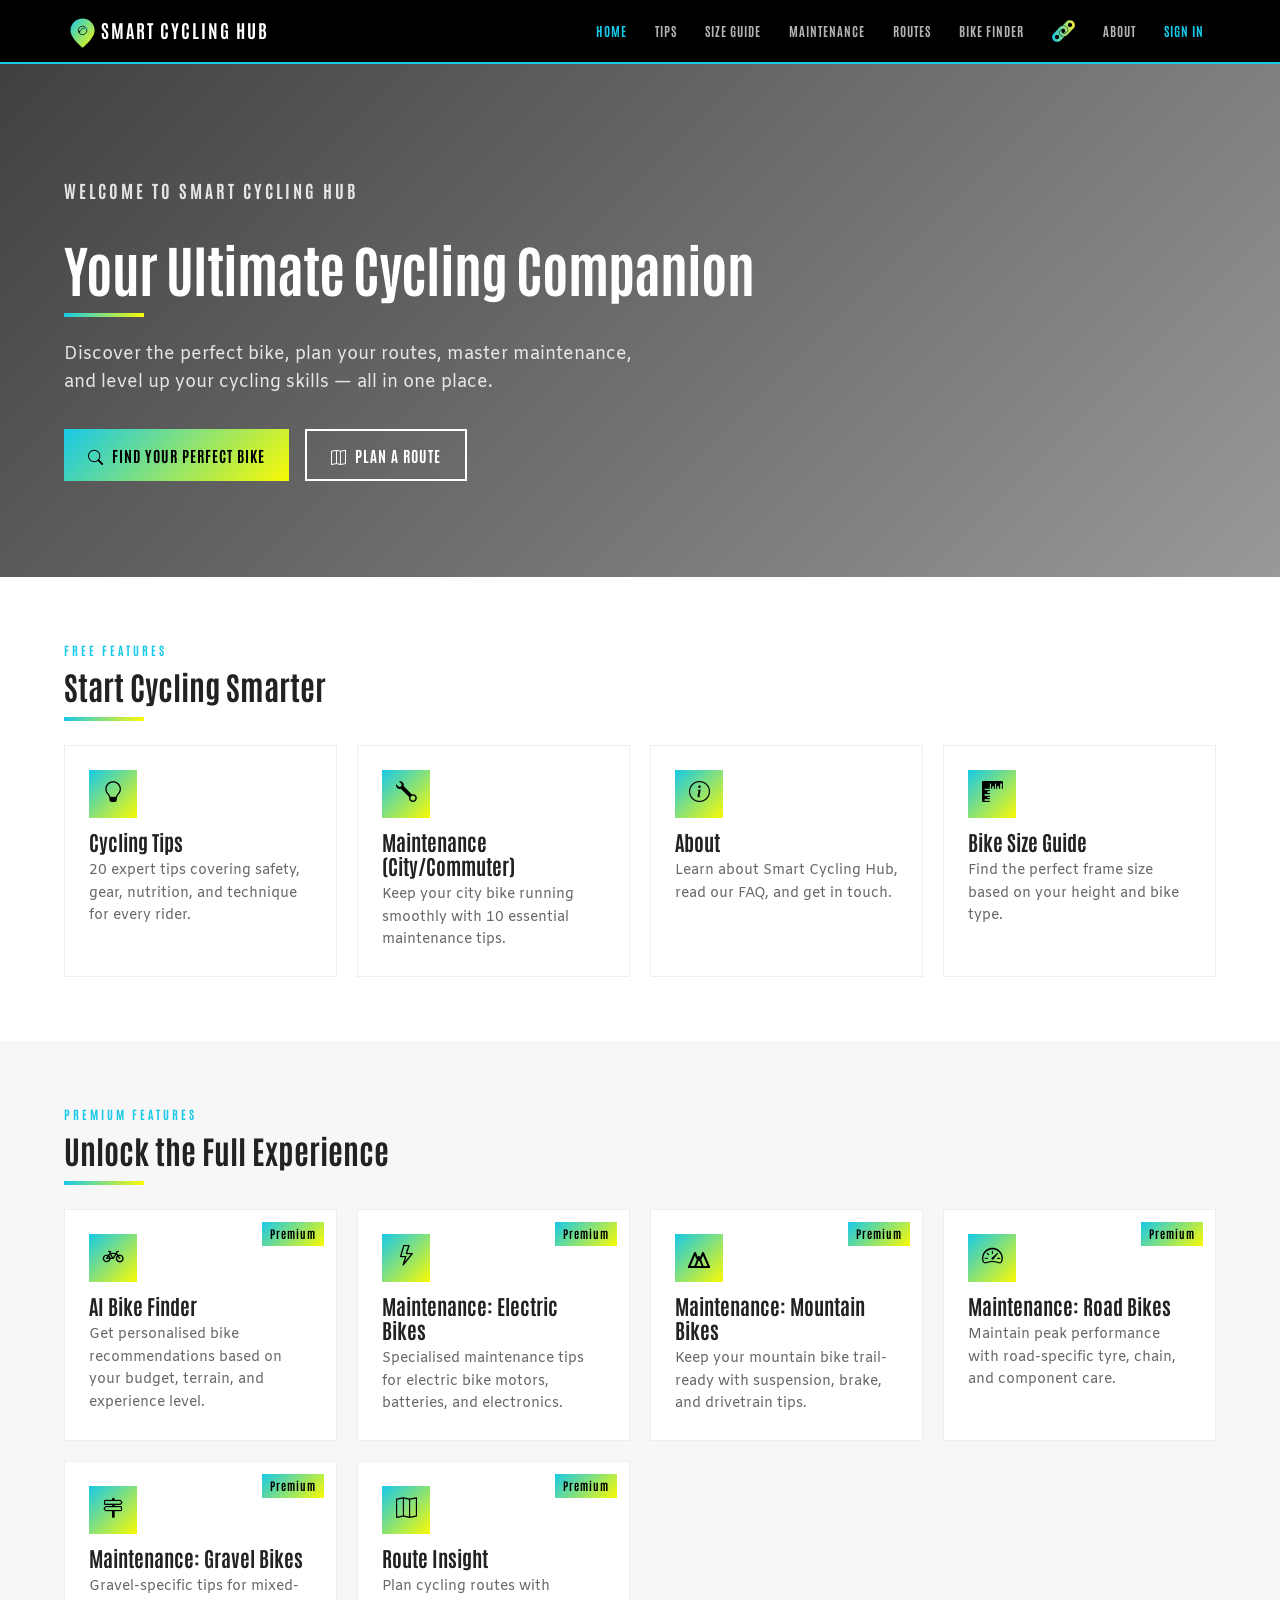
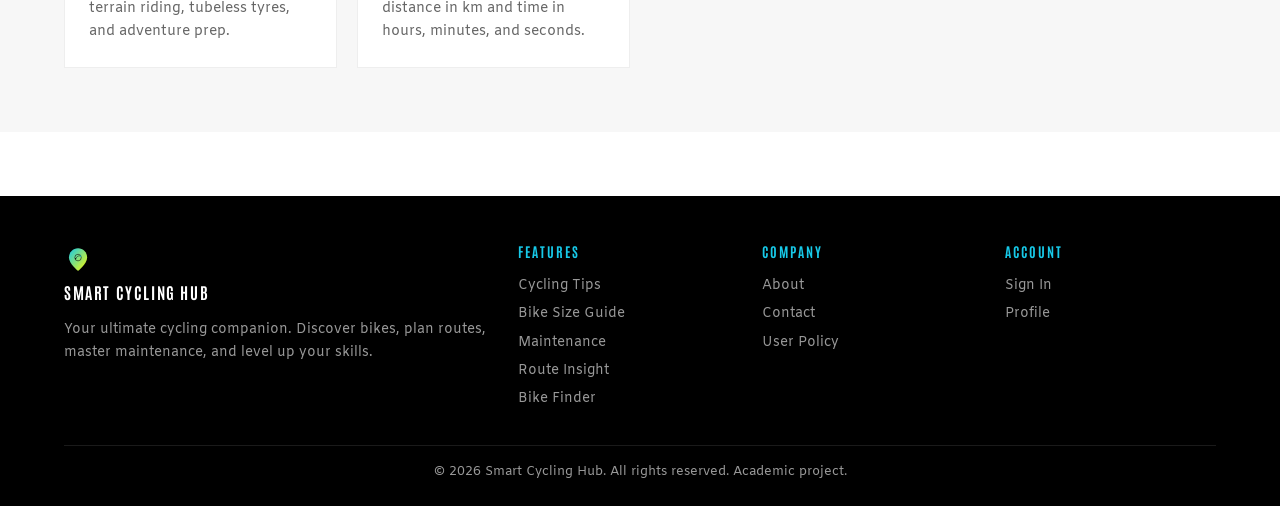
==== index.html @ a292ba19 "Add files via upload Initial site upload" ====
<!doctype html>
<html lang="en">
  <head>
    <meta charset="UTF-8" />
    <meta name="viewport" content="width=device-width, initial-scale=1.0" />
    <title>Smart Cycling Hub</title>
    <link rel="icon" type="image/svg+xml" href="logo.svg" />
    <link rel="preconnect" href="https://fonts.googleapis.com" />
    <link rel="preconnect" href="https://fonts.gstatic.com" crossorigin />
    <link
      href="https://fonts.googleapis.com/css2?family=Amiko:wght@400;600;700&family=Antonio:wght@400;700&display=swap"
      rel="stylesheet"
    />
    <link
      rel="stylesheet"
      href="https://cdn.jsdelivr.net/npm/bootstrap-icons@1.11.3/font/bootstrap-icons.min.css"
    />
    <link rel="stylesheet" href="style.css?v=9" />
  </head>
  <body>
    <a href="#main-content" class="skip-link">Skip to main content</a>
    <!-- Header -->
    <header>
      <div class="header-inner">
        <a href="index.html" class="logo">
          <img src="logo.svg" alt="Smart Cycling Hub" />
          <span>Smart Cycling Hub</span>
        </a>
        <nav class="desktop-nav">
          <a href="index.html" class="active">Home</a>
          <a href="cycling-tips.html">Tips</a>
          <a href="bike-size-guide.html">Size Guide</a>
          <a href="maintenance.html">Maintenance</a>
          <a
            href="route-insight.html"
            onclick="return requirePaid('route-insight.html');"
            >Routes</a
          >
          <a
            href="bike-finder.html"
            onclick="return requirePaid('bike-finder.html');"
            >Bike Finder</a
          >
                    <a
            href="chain-reaction.html"
            onclick="return requirePaid('chain-reaction.html');"
            ><img src="LogoCR.svg" alt="Chain Reaction" style="height: 22px; vertical-align: middle;"
          /></a>
          <a href="about.html">About</a>
          <a
            href="profile.html"
            class="auth-link show-signed-in" aria-label="Profile" title="Profile"
            ><i class="bi bi-person-circle" aria-hidden="true"></i
          ></a>
          <a href="signin.html" class="auth-link show-signed-out nav-signin"
            >Sign In</a
          >
          <button
            onclick="handleSignOut()"
            class="auth-link show-signed-in nav-signout"
          >
            Sign Out
          </button>
        </nav>
        <button class="mobile-toggle" onclick="toggleMobile()" aria-label="Open navigation menu" aria-expanded="false">
          <i class="bi bi-list" aria-hidden="true"></i>
        </button>
      </div>
      <div class="mobile-menu" id="mobileMenu">
        <a href="index.html">Home</a>
        <a href="cycling-tips.html">Cycling Tips</a>
        <a href="bike-size-guide.html">Bike Size Guide</a>
        <a href="maintenance.html">Maintenance</a>
        <a
          href="route-insight.html"
          onclick="return requirePaid('route-insight.html');"
          >Route Insight</a
        >
        <a
          href="bike-finder.html"
          onclick="return requirePaid('bike-finder.html');"
          >Bike Finder</a
        >
                <a
          href="chain-reaction.html"
          onclick="return requirePaid('chain-reaction.html');"
          >Chain Reaction</a
        >
        <a href="about.html">About</a>
        <a href="policy.html">User Policy</a>
        <a href="profile.html" class="auth-link show-signed-in">Profile</a>
        <a href="signin.html" class="auth-link show-signed-out">Sign In</a>
        <button onclick="handleSignOut()" class="auth-link show-signed-in">
          Sign Out
        </button>
      </div>
    </header>

    <main id="main-content">

    <!-- Hero -->
    <section
      class="hero"
      style="
        background-image: url(&quot;https://images.unsplash.com/photo-1541625602330-2277a4c46182?w=1400&q=80&quot;);
      "
    >
      <div class="container">
        <p class="section-label">Welcome to Smart Cycling Hub</p>
        <h1>Your Ultimate Cycling Companion</h1>
        <div class="stripe-bar"></div>
        <p>
          Discover the perfect bike, plan your routes, master maintenance, and
          level up your cycling skills — all in one place.
        </p>
        <div class="hero-buttons">
          <a
            href="bike-finder.html"
            class="btn btn-gradient"
            onclick="return requirePaid('bike-finder.html');"
            ><i class="bi bi-search"></i> Find Your Perfect Bike</a
          >
          <a
            href="route-insight.html"
            class="btn btn-outline"
            onclick="return requirePaid('route-insight.html');"
            ><i class="bi bi-map"></i> Plan a Route</a
          >
        </div>
      </div>
    </section>

    <!-- Upgrade Banner (for signed-in free users) -->
    <div class="upgrade-banner" id="upgradeBanner" style="display: none">
      <div class="container">
        <div class="upgrade-banner-inner">
          <p>
            <strong>Unlock all features</strong> — Subscribe for
            <strong>&euro;10/month</strong> or start a
            <strong>7-day free trial</strong>.
          </p>
          <button class="btn btn-gradient btn-sm" onclick="openModal()">
            Upgrade Now
          </button>
        </div>
      </div>
    </div>

    <!-- Free Features -->
    <section class="section">
      <div class="container">
        <p class="section-label">Free Features</p>
        <h2>Start Cycling Smarter</h2>
        <div class="stripe-bar"></div>
        <div class="features-grid">
          <a
            href="cycling-tips.html"
            class="feature-card"
            style="text-decoration: none; color: inherit"
          >
            <div class="feature-icon"><i class="bi bi-lightbulb"></i></div>
            <h3>Cycling Tips</h3>
            <p>
              20 expert tips covering safety, gear, nutrition, and technique for
              every rider.
            </p>
          </a>
          <a
            href="maintenance.html"
            class="feature-card"
            style="text-decoration: none; color: inherit"
          >
            <div class="feature-icon"><i class="bi bi-wrench"></i></div>
            <h3>Maintenance (City/Commuter)</h3>
            <p>
              Keep your city bike running smoothly with 10 essential maintenance
              tips.
            </p>
          </a>

          <a
            href="about.html"
            class="feature-card"
            style="text-decoration: none; color: inherit"
          >
            <div class="feature-icon"><i class="bi bi-info-circle"></i></div>
            <h3>About</h3>
            <p>
              Learn about Smart Cycling Hub, read our FAQ, and get in touch.
            </p>
          </a>
          <a
            href="bike-size-guide.html"
            class="feature-card"
            style="text-decoration: none; color: inherit"
          >
            <div class="feature-icon"><i class="bi bi-rulers"></i></div>
            <h3>Bike Size Guide</h3>
            <p>
              Find the perfect frame size based on your height and bike type.
            </p>
          </a>
        </div>
      </div>
    </section>

    <!-- Paid Features -->
    <section class="section section-alt">
      <div class="container">
        <p class="section-label">Premium Features</p>
        <h2>Unlock the Full Experience</h2>
        <div class="stripe-bar"></div>
        <div class="features-grid">
          <div
            class="feature-card"
            onclick="requirePaid('bike-finder.html')"
            onkeydown="if(event.key==='Enter'||event.key===' '){event.preventDefault();requirePaid('bike-finder.html')}"
            tabindex="0"
            role="link"
            style="cursor: pointer"
          >
            <span class="premium-badge">Premium</span>
            <div class="feature-icon"><i class="bi bi-bicycle"></i></div>
            <h3>AI Bike Finder</h3>
            <p>
              Get personalised bike recommendations based on your budget,
              terrain, and experience level.
            </p>
          </div>
          <div
            class="feature-card"
            onclick="requirePaid('maintenance.html?tab=electric')"
            onkeydown="if(event.key==='Enter'||event.key===' '){event.preventDefault();requirePaid('maintenance.html?tab=electric')}"
            tabindex="0"
            role="link"
            style="cursor: pointer"
          >
            <span class="premium-badge">Premium</span>
            <div class="feature-icon"><i class="bi bi-lightning"></i></div>
            <h3>Maintenance: Electric Bikes</h3>
            <p>
              Specialised maintenance tips for electric bike motors, batteries,
              and electronics.
            </p>
          </div>
          <div
            class="feature-card"
            onclick="requirePaid('maintenance.html?tab=mountain')"
            onkeydown="if(event.key==='Enter'||event.key===' '){event.preventDefault();requirePaid('maintenance.html?tab=mountain')}"
            tabindex="0"
            role="link"
            style="cursor: pointer"
          >
            <span class="premium-badge">Premium</span>
            <div class="feature-icon">
              <svg
                xmlns="http://www.w3.org/2000/svg"
                width="24"
                height="24"
                viewBox="0 0 24 24"
                fill="none"
                stroke="black"
                stroke-width="2"
                stroke-linecap="round"
                stroke-linejoin="round"
              >
                <path d="M8 21l4-10 4 10" />
                <path d="M2 21l6-14 3 7" />
                <path d="M22 21l-6-14-3 7" />
                <line x1="2" y1="21" x2="22" y2="21" />
              </svg>
            </div>
            <h3>Maintenance: Mountain Bikes</h3>
            <p>
              Keep your mountain bike trail-ready with suspension, brake, and
              drivetrain tips.
            </p>
          </div>
          <div
            class="feature-card"
            onclick="requirePaid('maintenance.html?tab=road')"
            onkeydown="if(event.key==='Enter'||event.key===' '){event.preventDefault();requirePaid('maintenance.html?tab=road')}"
            tabindex="0"
            role="link"
            style="cursor: pointer"
          >
            <span class="premium-badge">Premium</span>
            <div class="feature-icon"><i class="bi bi-speedometer2"></i></div>
            <h3>Maintenance: Road Bikes</h3>
            <p>
              Maintain peak performance with road-specific tyre, chain, and
              component care.
            </p>
          </div>
          <div
            class="feature-card"
            onclick="requirePaid('maintenance.html?tab=gravel')"
            onkeydown="if(event.key==='Enter'||event.key===' '){event.preventDefault();requirePaid('maintenance.html?tab=gravel')}"
            tabindex="0"
            role="link"
            style="cursor: pointer"
          >
            <span class="premium-badge">Premium</span>
            <div class="feature-icon"><i class="bi bi-signpost-2"></i></div>
            <h3>Maintenance: Gravel Bikes</h3>
            <p>
              Gravel-specific tips for mixed-terrain riding, tubeless tyres, and
              adventure prep.
            </p>
          </div>
          <div
            class="feature-card"
            onclick="requirePaid('route-insight.html')"
            onkeydown="if(event.key==='Enter'||event.key===' '){event.preventDefault();requirePaid('route-insight.html')}"
            tabindex="0"
            role="link"
            style="cursor: pointer"
          >
            <span class="premium-badge">Premium</span>
            <div class="feature-icon"><i class="bi bi-map"></i></div>
            <h3>Route Insight</h3>
            <p>
              Plan cycling routes with distance in km and time in hours,
              minutes, and seconds.
            </p>
          </div>
        </div>
      </div>
    </section>

    <!-- Subscription Modal -->
    <div class="modal-overlay" id="subModal">
      <div class="modal-box">
        <button class="modal-close" onclick="closeModal()" aria-label="Close dialog">&times;</button>
        <h2>Unlock Premium</h2>
        <div class="stripe-bar" style="margin: 0.5rem auto 1rem"></div>
        <p style="text-align: center; color: #666">
          Access AI Bike Finder, Route Insight, and all Maintenance Guides for
          every bike type.
        </p>
        <div class="plan-cards">
          <div class="plan-card">
            <h3>Monthly Plan</h3>
            <div class="price">&euro;10<span>/month</span></div>
            <p>Full access to all premium features. Cancel anytime.</p>
            <button
              class="btn btn-primary btn-sm"
              onclick="handleSubscribe()"
              style="width: 100%"
            >
              Subscribe Now
            </button>
          </div>
          <div class="plan-card">
            <h3>Free Trial</h3>
            <div class="price">7<span> days</span></div>
            <p>Try all premium features free for 7 days. No commitment.</p>
            <button
              class="btn btn-gradient btn-sm"
              id="trialBtn"
              onclick="handleStartTrial()"
              style="width: 100%"
            >
              Start Free Trial
            </button>
          </div>
        </div>
        <p class="modal-note">
          Cancel anytime &middot; One trial per email address
        </p>
      </div>
    </div>

    </main>

    <!-- Footer -->
    <footer>
      <div class="container">
        <div class="footer-grid">
          <div class="footer-brand">
            <img
              src="logo.svg"
              alt="Smart Cycling Hub"
              style="height: 28px"
            /><a href="#" style="text-decoration: none;"><span
              style="
                font-family: &quot;Antonio&quot;, sans-serif;
                font-weight: 700;
                font-size: 1rem;
                letter-spacing: 0.1em;
                color: #fff;
              "
              >SMART CYCLING HUB</span
            ></a>
            <p>
              Your ultimate cycling companion. Discover bikes, plan routes,
              master maintenance, and level up your skills.
            </p>
          </div>
          <div class="footer-col">
            <h4>Features</h4>
            <a href="cycling-tips.html">Cycling Tips</a>
            <a href="bike-size-guide.html">Bike Size Guide</a>
            <a href="maintenance.html">Maintenance</a>
            <a href="route-insight.html">Route Insight</a>
            <a href="bike-finder.html">Bike Finder</a>
          </div>
          <div class="footer-col">
            <h4>Company</h4>
            <a href="about.html">About</a>
            <a href="about.html#contact">Contact</a>
            <a href="policy.html">User Policy</a>
          </div>
          <div class="footer-col">
            <h4>Account</h4>
            <a href="signin.html">Sign In</a>
            <a href="profile.html">Profile</a>
          </div>
        </div>
        <div class="footer-bottom">
          &copy; 2026 Smart Cycling Hub. All rights reserved. Academic project.
        </div>
      </div>
    </footer>

    <script src="script.js?v=9"></script>
    <script>
      function pageInit() {
        // Show upgrade banner for signed-in free users
        if (auth.isAuthenticated && auth.subscription === "free") {
          document.getElementById("upgradeBanner").style.display = "";
        }
      }
    </script>
  </body>
</html>
---- style.css ----
/* ============================================================
   Smart Cycling Hub — style.css
   Multi-page static site — works with file:// and Live Server
   ============================================================ */

/* ---------- Reset & Base ---------- */
*, *::before, *::after { box-sizing: border-box; margin: 0; padding: 0; }
html { scroll-behavior: smooth; }
body {
  font-family: 'Amiko', sans-serif;
  color: #222;
  background: #fff;
  line-height: 1.6;
  -webkit-font-smoothing: antialiased;
}
a { color: #17C9E8; text-decoration: none; }
a:hover { text-decoration: underline; }
img { max-width: 100%; height: auto; display: block; }
h1, h2, h3, h4 { font-family: 'Antonio', sans-serif; font-weight: 700; line-height: 1.15; }
h1 { font-size: 3rem; letter-spacing: -1px; }
h2 { font-size: 2rem; margin-bottom: 0.5rem; }
h3 { font-size: 1.3rem; }
ul, ol { list-style: none; }

/* ---------- Container ---------- */
.container { max-width: 1200px; margin: 0 auto; padding: 0 1.5rem; }

/* ---------- Section Label ---------- */
.section-label {
  font-family: 'Antonio', sans-serif;
  font-size: 0.75rem;
  font-weight: 700;
  letter-spacing: 3px;
  text-transform: uppercase;
  color: #17C9E8;
  margin-bottom: 0.5rem;
}

/* ---------- Stripe Bar ---------- */
.stripe-bar {
  width: 80px; height: 4px;
  background: linear-gradient(90deg, #17C9E8, #FAFA05);
  margin: 0.75rem 0 1.5rem;
}

/* ---------- Buttons ---------- */
.btn {
  display: inline-flex; align-items: center; gap: 0.5rem;
  padding: 0.75rem 1.5rem;
  font-family: 'Antonio', sans-serif;
  font-size: 0.95rem; font-weight: 700;
  letter-spacing: 1px; text-transform: uppercase;
  border: none; cursor: pointer;
  transition: transform 0.2s, box-shadow 0.2s;
}
.btn:hover { transform: translateY(-2px); box-shadow: 0 6px 20px rgba(0,0,0,0.15); text-decoration: none; }
.btn-primary { background: #000; color: #fff; }
.btn-gradient { background: linear-gradient(135deg, #17C9E8, #FAFA05); color: #000; }
.btn-outline { background: transparent; color: #fff; border: 2px solid #fff; }
.btn-outline-dark { background: transparent; color: #000; border: 2px solid #000; }
.btn-sm { padding: 0.5rem 1rem; font-size: 0.85rem; }
.hidden { display: none !important; }

/* ---------- Header ---------- */
header {
  background: #000;
  position: sticky; top: 0; z-index: 1000;
  border-bottom: 2px solid #17C9E8;
}
.header-inner {
  display: flex; align-items: center; justify-content: space-between;
  padding: 0.75rem 1.5rem;
  max-width: 1200px; margin: 0 auto;
}
.logo { display: flex; align-items: center; gap: 0.25rem; text-decoration: none; }
.logo:hover { text-decoration: none; }
.logo img { height: 36px; width: auto; flex-shrink: 0; }
.logo span {
  font-family: 'Antonio', sans-serif;
  font-size: 1.15rem; font-weight: 700;
  color: #fff; letter-spacing: 2px; text-transform: uppercase;
  white-space: nowrap;
}

/* Desktop Nav */
.desktop-nav { display: flex; align-items: center; gap: 0.25rem; }
.desktop-nav a, .desktop-nav button {
  font-family: 'Antonio', sans-serif;
  font-size: 0.8rem; font-weight: 700;
  letter-spacing: 1px; text-transform: uppercase;
  color: rgba(255,255,255,0.7);
  padding: 0.5rem 0.75rem;
  background: none; border: none; cursor: pointer;
  transition: color 0.2s;
  text-decoration: none;
}
.desktop-nav a:hover, .desktop-nav button:hover,
.desktop-nav a.active { color: #17C9E8; text-decoration: none; }
.nav-signout { color: #FAFA05 !important; }
.nav-signin { color: #17C9E8 !important; }

/* ---- Header Nav Avatar ---- */
.nav-avatar {
  display: inline-flex;
  align-items: center;
  justify-content: center;
  width: 30px;
  height: 30px;
  border-radius: 50%;
  overflow: hidden;
  vertical-align: middle;
  flex-shrink: 0;
}
.nav-avatar img {
  width: 100%;
  height: 100%;
  object-fit: cover;
  display: block;
}
.nav-avatar-initial {
  display: flex;
  align-items: center;
  justify-content: center;
  width: 100%;
  height: 100%;
  background: linear-gradient(135deg, #17C9E8, #0fa0b8);
  color: #fff;
  font-family: 'Antonio', sans-serif;
  font-size: 0.85rem;
  font-weight: 700;
  line-height: 1;
  user-select: none;
}

/* ---- Profile Page Avatar ---- */
.profile-avatar-section {
  display: flex;
  flex-direction: column;
  align-items: center;
  margin-bottom: 1.5rem;
}
.profile-avatar-large {
  width: 110px;
  height: 110px;
  border-radius: 50%;
  overflow: hidden;
  background: #e0e0e0;
  display: flex;
  align-items: center;
  justify-content: center;
  border: 3px solid #17C9E8;
  box-shadow: 0 4px 16px rgba(23,201,232,0.2);
}
.profile-avatar-large .profile-avatar-img {
  width: 100%;
  height: 100%;
  object-fit: cover;
  display: block;
}
.profile-avatar-large .profile-avatar-initial {
  display: flex;
  align-items: center;
  justify-content: center;
  width: 100%;
  height: 100%;
  background: linear-gradient(135deg, #17C9E8, #0fa0b8);
  color: #fff;
  font-family: 'Antonio', sans-serif;
  font-size: 2.8rem;
  font-weight: 700;
  line-height: 1;
  user-select: none;
}
.profile-avatar-actions {
  display: flex;
  gap: 0.5rem;
  margin-top: 0.75rem;
  flex-wrap: wrap;
  justify-content: center;
}
.profile-avatar-actions .btn {
  font-size: 0.8rem;
  padding: 0.4rem 0.9rem;
}
.profile-avatar-actions .btn:focus-visible {
  outline: 3px solid #17C9E8;
  outline-offset: 2px;
}

/* Mobile Nav */
.mobile-toggle {
  display: none;
  background: none; border: none; color: #fff;
  font-size: 1.5rem; cursor: pointer;
}
.mobile-menu {
  display: none;
  position: fixed; top: 60px; left: 0; right: 0; bottom: 0;
  background: rgba(0,0,0,0.97);
  flex-direction: column; padding: 2rem;
  z-index: 999;
}
.mobile-menu.open { display: flex; }
.mobile-menu a, .mobile-menu button {
  font-family: 'Antonio', sans-serif;
  font-size: 1.1rem; font-weight: 700;
  color: rgba(255,255,255,0.8);
  padding: 0.75rem 0;
  background: none; border: none; cursor: pointer;
  text-align: left; text-decoration: none;
  border-bottom: 1px solid rgba(255,255,255,0.1);
}
.mobile-menu a:hover, .mobile-menu button:hover { color: #17C9E8; }

@media (max-width: 900px) {
  .desktop-nav { display: none; }
  .mobile-toggle { display: block; }
  .logo { gap: 0.2rem; }
  .logo img { height: 34px; }
  .logo span { font-size: 1rem; letter-spacing: 1.5px; }
}
@media (max-width: 400px) {
  .logo { gap: 0.15rem; }
  .logo img { height: 28px; }
  .logo span { font-size: 0.85rem; letter-spacing: 1px; }
}

/* ---------- Hero ---------- */
.hero {
  position: relative;
  padding: 6rem 0;
  background-size: cover;
  background-position: center;
  color: #fff;
}
.hero::before {
  content: '';
  position: absolute; inset: 0;
  background: linear-gradient(135deg, rgba(0,0,0,0.75), rgba(0,0,0,0.4));
}
.hero .container { position: relative; z-index: 1; }
.hero h1 { font-size: 3.5rem; max-width: 700px; }
.hero p { font-size: 1.1rem; max-width: 600px; margin: 1rem 0 2rem; color: rgba(255,255,255,0.85); }
.hero-buttons { display: flex; flex-wrap: wrap; gap: 1rem; }

/* ---------- Page Hero (smaller) ---------- */
.page-hero {
  position: relative;
  padding: 3rem 0;
  background-size: cover;
  background-position: center;
  color: #fff;
}
.page-hero::before {
  content: '';
  position: absolute; inset: 0;
  background: linear-gradient(135deg, rgba(0,0,0,0.8), rgba(0,0,0,0.5));
}
.page-hero .container { position: relative; z-index: 1; }
.page-hero h1 { font-size: 2.5rem; }
.page-hero p { color: rgba(255,255,255,0.8); margin-top: 0.5rem; }

/* ---------- Footer ---------- */
footer {
  background: #000; color: rgba(255,255,255,0.6);
  padding: 3rem 0 1.5rem;
  margin-top: 4rem;
}
.footer-grid {
  display: grid;
  grid-template-columns: 2fr 1fr 1fr 1fr;
  gap: 2rem;
  margin-bottom: 2rem;
}
.footer-brand { display: flex; flex-direction: column; align-items: flex-start; gap: 0.25rem; }
.footer-brand img { height: 28px; }
.footer-brand span { display: block; margin-top: 0.25rem; }
.footer-brand p { margin-top: 0.5rem; font-size: 0.85rem; line-height: 1.7; }
.footer-col h4 {
  font-family: 'Antonio', sans-serif;
  font-size: 0.85rem; letter-spacing: 2px;
  text-transform: uppercase; color: #17C9E8;
  margin-bottom: 0.75rem;
}
.footer-col a {
  display: block; color: rgba(255,255,255,0.6);
  font-size: 0.85rem; padding: 0.2rem 0;
}
.footer-col a:hover { color: #17C9E8; }
.footer-bottom {
  border-top: 1px solid rgba(255,255,255,0.1);
  padding-top: 1rem;
  font-size: 0.8rem;
  text-align: center;
}

@media (max-width: 767px) {
  .footer-grid { grid-template-columns: 1fr; }
}

/* ---------- Forms ---------- */
.form-group { margin-bottom: 1rem; }
.form-group label {
  display: block;
  font-family: 'Antonio', sans-serif;
  font-size: 0.8rem; font-weight: 700;
  letter-spacing: 1px; text-transform: uppercase;
  color: #fff;
  margin-bottom: 0.35rem;
}
.form-group input, .form-group select, .form-group textarea {
  width: 100%;
  padding: 0.7rem 1rem;
  font-family: 'Amiko', sans-serif;
  font-size: 0.9rem;
  border: 1px solid rgba(255,255,255,0.2);
  background: rgba(255,255,255,0.1);
  color: #fff;
  transition: border-color 0.2s;
}
.form-group input:focus, .form-group select:focus, .form-group textarea:focus {
  outline: none;
  border-color: #17C9E8;
}
.form-group input::placeholder { color: rgba(255,255,255,0.4); }
.form-group select option { background: #111; color: #fff; }

/* Light form variant */
.form-light .form-group label { color: #333; }
.form-light .form-group input,
.form-light .form-group select,
.form-light .form-group textarea {
  background: #fff; color: #333; border: 1px solid #ddd;
}
.form-light .form-group input:focus,
.form-light .form-group select:focus,
.form-light .form-group textarea:focus { border-color: #17C9E8; }
.form-light .form-group input::placeholder { color: #aaa; }

/* ---------- Password Toggle ---------- */
.password-wrapper {
  position: relative;
  display: flex;
  align-items: center;
}
.password-wrapper input {
  flex: 1;
  padding-right: 2.8rem;
}
.password-toggle {
  position: absolute;
  right: 0.6rem;
  top: 50%;
  transform: translateY(-50%);
  background: none;
  border: none;
  color: rgba(255,255,255,0.6);
  cursor: pointer;
  padding: 0.25rem;
  font-size: 1.1rem;
  line-height: 1;
  display: flex;
  align-items: center;
  justify-content: center;
}
.password-toggle:hover { color: #fff; }

/* ---------- Section ---------- */
.section { padding: 4rem 0; }
.section-alt { background: #f7f7f7; }

/* ---------- Sign In Page ---------- */
.signin-page {
  min-height: 100vh;
  display: grid;
  grid-template-columns: 1fr 1fr;
}
.signin-col {
  position: relative;
  display: flex; align-items: center; justify-content: center;
  padding: 3rem 2rem;
  background-size: cover; background-position: center;
}
.signin-col::before {
  content: '';
  position: absolute; inset: 0;
  background: rgba(0,0,0,0.7);
}
.signin-col .form-box {
  position: relative; z-index: 1;
  width: 100%; max-width: 400px;
}
.signin-col h2 { color: #fff; font-size: 2rem; margin-bottom: 0.25rem; }
.signin-col .subtitle { color: rgba(255,255,255,0.6); font-size: 0.9rem; margin-bottom: 1.5rem; }

/* White card panel behind sign-in form content */
.signin-col .form-box {
  background: rgba(255, 255, 255, 0.97);
  padding: 2.5rem 2rem;
  border-radius: 6px;
  box-shadow: 0 8px 32px rgba(0, 0, 0, 0.18);
}
.signin-col h2 { color: #111; }
.signin-col .subtitle { color: #555; }
.signin-col .form-box .form-group label { color: #333; }
.signin-col .form-box .form-group input {
  background: #fff;
  color: #333;
  border: 1px solid #ddd;
}
.signin-col .form-box .form-group input::placeholder { color: #aaa; }
.signin-col .form-box .form-group input:focus { border-color: #17C9E8; }
.signin-col .form-box .password-toggle { color: #888; }
.signin-col .form-box .password-toggle:hover { color: #333; }
.signin-col .form-box .social-divider::before,
.signin-col .form-box .social-divider::after {
  background: #ddd;
}
.signin-col .form-box .social-divider span { color: #888; }
.signin-col .form-box .social-btn {
  border: 1px solid #ddd;
  background: #f9f9f9;
  color: #333;
}
.signin-col .form-box .social-google:hover { background: rgba(66,133,244,0.1); border-color: #4285F4; }
.signin-col .form-box .social-facebook:hover { background: rgba(24,119,242,0.1); border-color: #1877F2; }
.signin-col .form-box .social-instagram:hover { background: rgba(214,36,159,0.1); border-color: #D6249F; }
.signin-col .form-box p a { color: #17C9E8; }

@media (max-width: 767px) {
  .signin-page { grid-template-columns: 1fr; }
}

/* ---------- Profile Card ---------- */
.profile-card {
  background: #f9f9f9; border: 1px solid #eee;
  padding: 1.5rem; margin-bottom: 1.5rem;
}
.profile-card label {
  font-family: 'Antonio', sans-serif;
  font-size: 0.75rem; font-weight: 700;
  letter-spacing: 1px; text-transform: uppercase;
  color: #888; margin-top: 1rem; display: block;
}
.profile-card label:first-child { margin-top: 0; }
.profile-card .value { font-size: 1rem; color: #222; padding: 0.25rem 0; }
.profile-card input, .profile-card select {
  width: 100%; padding: 0.6rem 0.75rem;
  border: 1px solid #ddd; font-family: 'Amiko', sans-serif;
  font-size: 0.9rem; margin-top: 0.25rem;
}
.profile-card input:focus, .profile-card select:focus {
  outline: none; border-color: #17C9E8;
}
.profile-actions { margin-top: 1.5rem; display: flex; gap: 0.75rem; }

/* Subscription box */
.sub-box {
  background: #000; color: #fff; padding: 1.5rem; margin-top: 1.5rem;
}
.sub-box h3 { color: #17C9E8; margin-bottom: 0.5rem; }
.sub-status {
  display: inline-block; padding: 0.25rem 0.75rem;
  font-family: 'Antonio', sans-serif; font-size: 0.85rem;
  font-weight: 700; letter-spacing: 1px;
}
.sub-free { background: #333; color: #aaa; }
.sub-trial { background: linear-gradient(135deg, #17C9E8, #FAFA05); color: #000; }
.sub-subscribed { background: #17C9E8; color: #000; }

/* ---------- Subscription Modal ---------- */
.modal-overlay {
  display: none;
  position: fixed; inset: 0;
  background: rgba(0,0,0,0.7);
  z-index: 2000;
  align-items: center; justify-content: center;
}
.modal-overlay.open { display: flex; }
.modal-box {
  background: #fff; padding: 2.5rem;
  max-width: 550px; width: 90%;
  position: relative;
  max-height: 90vh; overflow-y: auto;
}
.modal-close {
  position: absolute; top: 1rem; right: 1rem;
  background: none; border: none; font-size: 1.5rem;
  cursor: pointer; color: #888;
}
.modal-box h2 { text-align: center; margin-bottom: 0.5rem; }
.modal-box .stripe-bar { margin: 0.5rem auto 1.5rem; }
.plan-cards { display: grid; grid-template-columns: 1fr 1fr; gap: 1rem; margin-top: 1rem; }
.plan-card {
  border: 2px solid #eee; padding: 1.5rem; text-align: center;
  transition: border-color 0.2s, transform 0.2s;
}
.plan-card:hover { border-color: #17C9E8; transform: translateY(-3px); }
.plan-card h3 { font-size: 1.1rem; margin-bottom: 0.5rem; }
.plan-card .price { font-size: 1.8rem; font-weight: 700; font-family: 'Antonio', sans-serif; color: #000; }
.plan-card .price span { font-size: 0.9rem; font-weight: 400; color: #888; }
.plan-card p { color: #666; font-size: 0.85rem; margin: 0.5rem 0 1rem; }
.modal-note { text-align: center; color: #888; font-size: 0.8rem; margin-top: 1rem; }

@media (max-width: 575px) {
  .plan-cards { grid-template-columns: 1fr; }
}

/* ---------- Feature Cards (Home) ---------- */
.features-grid {
  display: grid;
  grid-template-columns: repeat(auto-fill, minmax(260px, 1fr));
  gap: 1.25rem;
}
.feature-card {
  background: #fff; border: 1px solid #eee;
  padding: 1.5rem; cursor: pointer;
  transition: transform 0.2s, box-shadow 0.2s;
  position: relative;
}
.feature-card:hover { transform: translateY(-4px); box-shadow: 0 8px 24px rgba(0,0,0,0.08); }
.feature-card h3 { margin-bottom: 0.4rem; }
.feature-card p { color: #666; font-size: 0.88rem; }
.feature-card .premium-badge {
  position: absolute; top: 0.75rem; right: 0.75rem;
  background: linear-gradient(135deg, #17C9E8, #FAFA05);
  color: #000; font-family: 'Antonio', sans-serif;
  font-size: 0.7rem; font-weight: 700;
  letter-spacing: 1px; padding: 0.2rem 0.5rem;
}
.feature-icon {
  width: 48px; height: 48px;
  display: flex; align-items: center; justify-content: center;
  background: linear-gradient(135deg, #17C9E8, #FAFA05);
  color: #000;
  font-size: 1.3rem; margin-bottom: 0.75rem;
}

/* ---------- Tips Grid ---------- */
.tips-grid { display: grid; grid-template-columns: repeat(auto-fill, minmax(280px, 1fr)); gap: 1.25rem; }
.tip-card {
  background: #fff; border: 1px solid #eee; padding: 1.25rem;
  transition: transform 0.2s, box-shadow 0.2s;
}
.tip-card:hover { transform: translateY(-3px); box-shadow: 0 8px 20px rgba(0,0,0,0.08); }
.tip-number {
  display: inline-flex; align-items: center; justify-content: center;
  width: 32px; height: 32px;
  background: linear-gradient(135deg, #17C9E8, #FAFA05);
  font-family: 'Antonio', sans-serif;
  font-weight: 700; font-size: 0.9rem;
  margin-bottom: 0.75rem;
}
.tip-card h3 { font-size: 1.1rem; margin-bottom: 0.4rem; }
.tip-card p { color: #666; font-size: 0.88rem; }

/* ---------- Size Tables ---------- */
.size-tables { margin-top: 2rem; }
.size-tables h3 { margin: 1.5rem 0 0.75rem; }
.size-table { width: 100%; border-collapse: collapse; margin-bottom: 1rem; }
.size-table th { background: #000; color: #fff; padding: 0.6rem 1rem; text-align: left; font-size: 0.85rem; }
.size-table td { padding: 0.6rem 1rem; border-bottom: 1px solid #eee; font-size: 0.9rem; }
.size-table tr:hover td { background: #f5f5f5; }

/* ---------- Bike Size Guide Tool ---------- */
.size-tool { max-width: 500px; margin: 2rem auto; padding: 2rem; background: #f9f9f9; border: 1px solid #eee; }
.size-result {
  margin-top: 1.5rem; padding: 1.5rem;
  background: #000; color: #fff; text-align: center;
}
.size-result h3 { color: #17C9E8; margin-bottom: 0.25rem; }
.size-result .frame-size { font-family: 'Antonio', sans-serif; font-size: 2.5rem; color: #FAFA05; }

/* ---------- Maintenance Tabs ---------- */
.maint-tabs { display: flex; flex-wrap: wrap; gap: 0.5rem; margin-bottom: 2rem; }
.maint-tab {
  padding: 0.6rem 1.2rem; font-size: 0.85rem; font-weight: 700;
  background: #eee; color: #555; border: none; cursor: pointer;
  transition: background 0.2s, color 0.2s;
  font-family: 'Antonio', sans-serif; letter-spacing: 1px; text-transform: uppercase;
}
.maint-tab.active { background: #000; color: #17C9E8; }
.maint-tab:hover { background: #ddd; }
.maint-tab.active:hover { background: #000; }
.maint-panel { display: none; }
.maint-panel.active { display: block; }
.maint-list { list-style: none; counter-reset: maint; }
.maint-list li {
  counter-increment: maint;
  padding: 1rem 0;
  border-bottom: 1px solid #eee;
  display: flex; gap: 1rem; align-items: flex-start;
}
.maint-list li::before {
  content: counter(maint, decimal-leading-zero);
  font-family: 'Antonio', sans-serif;
  font-size: 1.5rem; font-weight: 700;
  color: #17C9E8; min-width: 36px;
}
.maint-list li strong { display: block; margin-bottom: 0.2rem; }
.maint-list li span { color: #666; font-size: 0.9rem; }
.maint-lock-overlay {
  text-align: center; padding: 3rem 1rem;
  background: #f9f9f9; border: 1px solid #eee;
}
.maint-lock-overlay p { color: #666; margin-bottom: 1rem; }

/* ---------- Bike Finder ---------- */
.finder-form { max-width: 600px; margin: 0 auto 2rem; padding: 2rem; background: #f9f9f9; border: 1px solid #eee; }
.finder-form .form-group label { color: #333; }
.finder-form .form-group select { background: #fff; color: #333; border: 1px solid #ddd; }
.finder-results { display: grid; grid-template-columns: repeat(auto-fill, minmax(280px, 1fr)); gap: 1.25rem; }
.bike-results-grid { display: grid; grid-template-columns: repeat(auto-fill, minmax(280px, 1fr)); gap: 1.5rem; }
.bike-card { background: #fff; border: 1px solid #eee; overflow: hidden; transition: transform 0.2s, box-shadow 0.2s; border-radius: 8px; }
.bike-card:hover { transform: translateY(-3px); box-shadow: 0 8px 20px rgba(0,0,0,0.08); }
.bike-card img { width: 100%; height: 200px; object-fit: cover; background: #f0f0f0; }
.bike-card-body { padding: 1rem; }
.bike-card h3 { font-size: 1rem; margin-bottom: 0.25rem; }
.bike-card .bike-price { color: #17C9E8; font-family: 'Antonio', sans-serif; font-size: 1.2rem; font-weight: 700; }
.bike-card .bike-shop { color: #888; font-size: 0.8rem; margin-top: 0.25rem; }
.bike-card a { display: inline-block; margin-top: 0.75rem; font-size: 0.85rem; font-weight: 700; color: #17C9E8; }

/* ---------- Route Insight ---------- */
.route-form { display: flex; flex-wrap: wrap; gap: 1rem; margin-bottom: 1.5rem; }
.route-form input { flex: 1; min-width: 200px; padding: 0.7rem 1rem; border: 1px solid #ddd; font-family: 'Amiko', sans-serif; }
.route-form input:focus { outline: none; border-color: #17C9E8; }
#map-container { width: 100%; height: 450px; background: #eee; border: 1px solid #ddd; margin-bottom: 1.5rem; }
.route-stats { display: grid; grid-template-columns: repeat(auto-fit, minmax(200px, 1fr)); gap: 1rem; }
.stat-card { background: #000; color: #fff; padding: 1.25rem; text-align: center; }
.stat-card .stat-value { font-family: 'Antonio', sans-serif; font-size: 2rem; color: #17C9E8; }
.stat-card .stat-label { font-size: 0.8rem; color: #aaa; margin-top: 0.25rem; }
.route-insight-text { margin-top: 1rem; padding: 1rem; background: #f9f9f9; border-left: 4px solid #17C9E8; font-size: 0.95rem; }
.stat-box { background: #000; color: #fff; padding: 1.25rem; text-align: center; border-radius: 8px; }
.stat-box .stat-value { font-family: 'Antonio', sans-serif; font-size: 1.8rem; color: #17C9E8; }
.stat-box .stat-label { font-size: 0.8rem; color: #aaa; margin-top: 0.25rem; }

/* ---------- FAQ ---------- */
.faq-list { max-width: 800px; margin: 0 auto; }
.faq-item { border-bottom: 1px solid #eee; }
.faq-q, .faq-question {
  width: 100%; text-align: left; padding: 1rem 0;
  background: none; font-size: 1rem; font-weight: 700;
  color: #111; display: flex; justify-content: space-between;
  align-items: center; border: none; cursor: pointer;
  font-family: 'Amiko', sans-serif;
}
.faq-q:hover, .faq-question:hover { color: #17C9E8; }
.faq-q i, .faq-question .faq-icon { font-size: 1.2rem; transition: transform 0.3s; }
.faq-q.open i, .faq-question.open .faq-icon { transform: rotate(180deg); }
.faq-a, .faq-answer { display: none; padding: 0 0 1rem; color: #555; font-size: 0.9rem; line-height: 1.7; }
.faq-a.open, .faq-answer.open { display: block; }

/* ---------- Contact Form ---------- */
.contact-form { max-width: 600px; margin: 0 auto; }
.contact-form .form-group label { color: #333; }
.contact-form .form-group input,
.contact-form .form-group select,
.contact-form .form-group textarea {
  background: #fff; color: #333; border: 1px solid #ddd;
}

/* ---------- Contact Form Enhancements ---------- */
.form-light .form-group select {
  appearance: auto;
  cursor: pointer;
}
.field-error {
  display: block;
  font-size: 0.8rem;
  color: #d9534f;
  margin-top: 0.3rem;
  min-height: 0;
  line-height: 1.4;
}
.form-group.has-error input,
.form-group.has-error select,
.form-group.has-error textarea {
  border-color: #d9534f !important;
}
.checkbox-group {
  margin-top: 0.5rem;
  margin-bottom: 1rem;
}
.checkbox-label {
  display: flex;
  align-items: flex-start;
  gap: 0.5rem;
  font-size: 0.88rem;
  color: #333;
  cursor: pointer;
  font-family: 'Amiko', sans-serif;
  font-weight: 400;
  letter-spacing: 0;
  text-transform: none;
}
.checkbox-label input[type="checkbox"] {
  width: auto;
  margin-top: 0.2rem;
  flex-shrink: 0;
  accent-color: #17C9E8;
}
.checkbox-label a {
  color: #17C9E8;
  text-decoration: underline;
}
.checkbox-label a:hover {
  color: #0fa0b8;
}

/* ---------- Policy ---------- */
.policy-list { counter-reset: policy; max-width: 800px; margin: 0 auto; list-style: none; }
.policy-list li {
  counter-increment: policy;
  padding: 0.75rem 0;
  border-bottom: 1px solid #eee;
  font-size: 0.95rem; color: #444; line-height: 1.7;
}
.policy-list li::before {
  content: counter(policy) ". ";
  font-weight: 700; color: #17C9E8;
}

/* ---------- Upgrade Banner ---------- */
.upgrade-banner { background: #000; padding: 1rem 0; }
.upgrade-banner-inner {
  display: flex; align-items: center; justify-content: space-between;
  flex-wrap: wrap; gap: 1rem;
}
.upgrade-banner p { color: #fff; font-size: 0.9rem; }
.upgrade-banner strong { color: #17C9E8; }

/* ---------- Social Login ---------- */
.social-divider {
  display: flex; align-items: center; gap: 1rem;
  margin: 1.25rem 0;
}
.social-divider::before, .social-divider::after {
  content: ''; flex: 1; height: 1px;
  background: rgba(255,255,255,0.2);
}
.social-divider span {
  font-family: 'Antonio', sans-serif;
  font-size: 0.75rem; font-weight: 700;
  letter-spacing: 1px; text-transform: uppercase;
  color: rgba(255,255,255,0.5);
  white-space: nowrap;
}
.social-buttons {
  display: flex; gap: 0.75rem;
}
.social-btn {
  flex: 1; display: flex; align-items: center; justify-content: center; gap: 0.5rem;
  padding: 0.65rem 0.75rem;
  font-family: 'Antonio', sans-serif;
  font-size: 0.8rem; font-weight: 700;
  letter-spacing: 0.5px;
  border: 1px solid rgba(255,255,255,0.2);
  background: rgba(255,255,255,0.08);
  color: #fff;
  cursor: pointer;
  transition: background 0.2s, border-color 0.2s, transform 0.2s;
}
.social-btn:hover {
  transform: translateY(-2px);
}
.social-btn svg { flex-shrink: 0; }
.social-google:hover { background: rgba(66,133,244,0.15); border-color: #4285F4; }
.social-facebook:hover { background: rgba(24,119,242,0.15); border-color: #1877F2; }
.social-instagram:hover { background: rgba(214,36,159,0.15); border-color: #D6249F; }

@media (max-width: 575px) {
  .social-buttons { flex-direction: column; }
}

/* ---------- Cancel Profile Button ---------- */
.btn-cancel-profile {
  display: block;
  width: 100%;
  margin-top: 0.75rem;
  padding: 0.75rem 1.5rem;
  font-family: 'Antonio', sans-serif;
  font-size: 0.95rem; font-weight: 700;
  letter-spacing: 1px; text-transform: uppercase;
  background: transparent;
  color: rgba(255,255,255,0.5);
  border: 1px solid rgba(255,255,255,0.2);
  cursor: pointer;
  transition: color 0.2s, border-color 0.2s, background 0.2s;
  text-align: center;
}
.btn-cancel-profile:hover {
  color: #fff;
  border-color: rgba(255,255,255,0.5);
  background: rgba(255,255,255,0.05);
}

/* ---------- Create Profile ---------- */
.create-profile-page {
  min-height: 100vh;
  background: #111;
  display: flex; align-items: center; justify-content: center;
  padding: 3rem 1.5rem;
}
.create-profile-box {
  width: 100%; max-width: 500px;
}
.create-profile-box h2 { color: #fff; }
.create-profile-box .subtitle { color: rgba(255,255,255,0.6); margin-bottom: 1.5rem; }

/* ---------- Responsive ---------- */
@media (max-width: 575px) {
  h1 { font-size: 2.2rem; }
  h2 { font-size: 1.6rem; }
  .hero { padding: 4rem 0; }
  .hero h1 { font-size: 2.5rem; }
  .section { padding: 2.5rem 0; }
}

/* ---------- Subscription Confirmation Modal ---------- */
.confirm-overlay {
  display: none;
  position: fixed; inset: 0;
  background: rgba(0,0,0,0.75);
  z-index: 3000;
  align-items: center; justify-content: center;
}
.confirm-overlay.open { display: flex; }
.confirm-box {
  background: #fff;
  padding: 2.5rem 2rem 2rem;
  max-width: 440px; width: 90%;
  text-align: center;
  position: relative;
  animation: confirmFadeIn 0.3s ease;
}
@keyframes confirmFadeIn {
  from { opacity: 0; transform: translateY(20px); }
  to   { opacity: 1; transform: translateY(0); }
}
.confirm-box .confirm-icon {
  width: 56px; height: 56px;
  margin: 0 auto 1rem;
  display: flex; align-items: center; justify-content: center;
  background: linear-gradient(135deg, #17C9E8, #FAFA05);
  border-radius: 50%;
  font-size: 1.6rem; color: #000;
}
.confirm-box h2 {
  font-family: 'Antonio', sans-serif;
  font-size: 1.6rem; margin-bottom: 0.25rem;
}
.confirm-box .confirm-plan {
  display: inline-block;
  padding: 0.2rem 0.75rem;
  font-family: 'Antonio', sans-serif;
  font-size: 0.85rem; font-weight: 700;
  letter-spacing: 1px;
  margin: 0.75rem 0 0.5rem;
}
.confirm-plan-trial {
  background: linear-gradient(135deg, #17C9E8, #FAFA05); color: #000;
}
.confirm-plan-subscribed {
  background: #17C9E8; color: #000;
}
.confirm-box .confirm-detail {
  color: #666; font-size: 0.92rem; line-height: 1.7;
  margin: 0.5rem 0 1.25rem;
}
.confirm-box .confirm-detail strong {
  color: #222;
}
.confirm-box .btn-confirm-close {
  display: inline-flex; align-items: center; gap: 0.5rem;
  padding: 0.6rem 2rem;
  font-family: 'Antonio', sans-serif;
  font-size: 0.9rem; font-weight: 700;
  letter-spacing: 1px; text-transform: uppercase;
  background: #000; color: #fff;
  border: none; cursor: pointer;
  transition: transform 0.2s, box-shadow 0.2s;
}
.confirm-box .btn-confirm-close:hover {
  transform: translateY(-2px);
  box-shadow: 0 6px 20px rgba(0,0,0,0.15);
}

/* ---------- Subscription Required Popup Close ---------- */
.sub-req-close-x {
  position: absolute; top: 0.75rem; right: 0.75rem;
  background: none; border: none; font-size: 1.5rem;
  cursor: pointer; color: #888; line-height: 1;
  transition: color 0.2s;
}
.sub-req-close-x:hover { color: #222; }

/* ---------- Cancellation Confirmation Modal ---------- */
.confirm-box .confirm-actions {
  display: flex; gap: 0.75rem;
  justify-content: center;
  margin-top: 0.25rem;
}
.confirm-box .btn-cancel-dismiss {
  display: inline-flex; align-items: center; gap: 0.5rem;
  padding: 0.6rem 2rem;
  font-family: 'Antonio', sans-serif;
  font-size: 0.9rem; font-weight: 700;
  letter-spacing: 1px; text-transform: uppercase;
  background: transparent; color: #222;
  border: 2px solid #ddd; cursor: pointer;
  transition: transform 0.2s, box-shadow 0.2s, border-color 0.2s;
}
.confirm-box .btn-cancel-dismiss:hover {
  border-color: #17C9E8;
  transform: translateY(-2px);
  box-shadow: 0 6px 20px rgba(0,0,0,0.08);
}
.confirm-box .btn-cancel-proceed {
  display: inline-flex; align-items: center; gap: 0.5rem;
  padding: 0.6rem 2rem;
  font-family: 'Antonio', sans-serif;
  font-size: 0.9rem; font-weight: 700;
  letter-spacing: 1px; text-transform: uppercase;
  background: #d9534f; color: #fff;
  border: none; cursor: pointer;
  transition: transform 0.2s, box-shadow 0.2s, background 0.2s;
}
.confirm-box .btn-cancel-proceed:hover {
  background: #c9302c;
  transform: translateY(-2px);
  box-shadow: 0 6px 20px rgba(217,83,79,0.3);
}

/* ============================================================
   Accessible Dialog — Focus, Keyboard, and Default States
   ============================================================ */

/* --- Focus-visible outlines for all dialog buttons --- */
.confirm-box button:focus-visible,
.confirm-box a:focus-visible,
.modal-box button:focus-visible,
.modal-box a:focus-visible {
  outline: 3px solid #17C9E8;
  outline-offset: 3px;
  box-shadow: 0 0 0 5px rgba(23,201,232,0.25);
}

/* --- Active (press) states for all dialog buttons --- */
.confirm-box button:active,
.confirm-box a:active,
.modal-box button:active,
.modal-box a:active {
  transform: scale(0.96) !important;
  transition: transform 0.08s ease;
}

/* --- Default Cancel button: pre-selected visual highlight --- */
.confirm-box .btn-cancel-dismiss {
  border-color: #17C9E8;
  box-shadow: 0 0 0 2px rgba(23,201,232,0.3);
}
.confirm-box .btn-cancel-dismiss:hover {
  border-color: #0fb3cc;
  background: rgba(23,201,232,0.06);
  box-shadow: 0 4px 16px rgba(23,201,232,0.2);
}

/* --- Confirm/Proceed button hover & active --- */
.confirm-box .btn-cancel-proceed:active {
  background: #b52b27;
}

/* --- Single-action button (Continue / OK) focus highlight --- */
.confirm-box .btn-confirm-close:focus-visible {
  outline: 3px solid #17C9E8;
  outline-offset: 3px;
  box-shadow: 0 0 0 5px rgba(23,201,232,0.25);
}
.confirm-box .btn-confirm-close:active {
  transform: scale(0.96) !important;
  background: #222;
}

/* --- Subscription Required close X focus --- */
.sub-req-close-x:focus-visible {
  outline: 2px solid #17C9E8;
  outline-offset: 2px;
  border-radius: 4px;
}

/* --- Static subscription modal button focus --- */
.modal-close:focus-visible {
  outline: 2px solid #17C9E8;
  outline-offset: 2px;
  border-radius: 4px;
}
.plan-card button:focus-visible {
  outline: 3px solid #17C9E8;
  outline-offset: 3px;
  box-shadow: 0 0 0 5px rgba(23,201,232,0.25);
}
.plan-card button:active {
  transform: scale(0.96) !important;
}

/* ============================================================
   Accessibility Enhancements
   ============================================================ */

/* ---------- Skip-to-Content Link ---------- */
.skip-link {
  position: absolute;
  top: -100%;
  left: 1rem;
  background: #000;
  color: #17C9E8;
  padding: 0.75rem 1.5rem;
  font-family: 'Antonio', sans-serif;
  font-size: 0.9rem;
  font-weight: 700;
  letter-spacing: 1px;
  text-transform: uppercase;
  text-decoration: none;
  z-index: 10000;
  border: 2px solid #17C9E8;
}
.skip-link:focus {
  top: 0.75rem;
  outline: 3px solid #FAFA05;
  outline-offset: 2px;
}

/* ---------- Global Focus-Visible Outlines ---------- */
a:focus-visible,
button:focus-visible,
input:focus-visible,
select:focus-visible,
textarea:focus-visible,
[tabindex]:focus-visible {
  outline: 3px solid #17C9E8;
  outline-offset: 2px;
}

/* Override outline:none on form inputs — keep border glow AND visible outline */
.form-group input:focus-visible,
.form-group select:focus-visible,
.form-group textarea:focus-visible,
.route-form input:focus-visible,
.profile-card input:focus-visible,
.profile-card select:focus-visible {
  outline: 2px solid #17C9E8;
  outline-offset: 1px;
}

/* ---------- Prefers Reduced Motion ---------- */
@media (prefers-reduced-motion: reduce) {
  *, *::before, *::after {
    animation-duration: 0.01ms !important;
    animation-iteration-count: 1 !important;
    transition-duration: 0.01ms !important;
    scroll-behavior: auto !important;
  }
}

/* ---------- Visually Hidden Utility ---------- */
.visually-hidden {
  position: absolute;
  width: 1px;
  height: 1px;
  padding: 0;
  margin: -1px;
  overflow: hidden;
  clip: rect(0, 0, 0, 0);
  white-space: nowrap;
  border: 0;
}
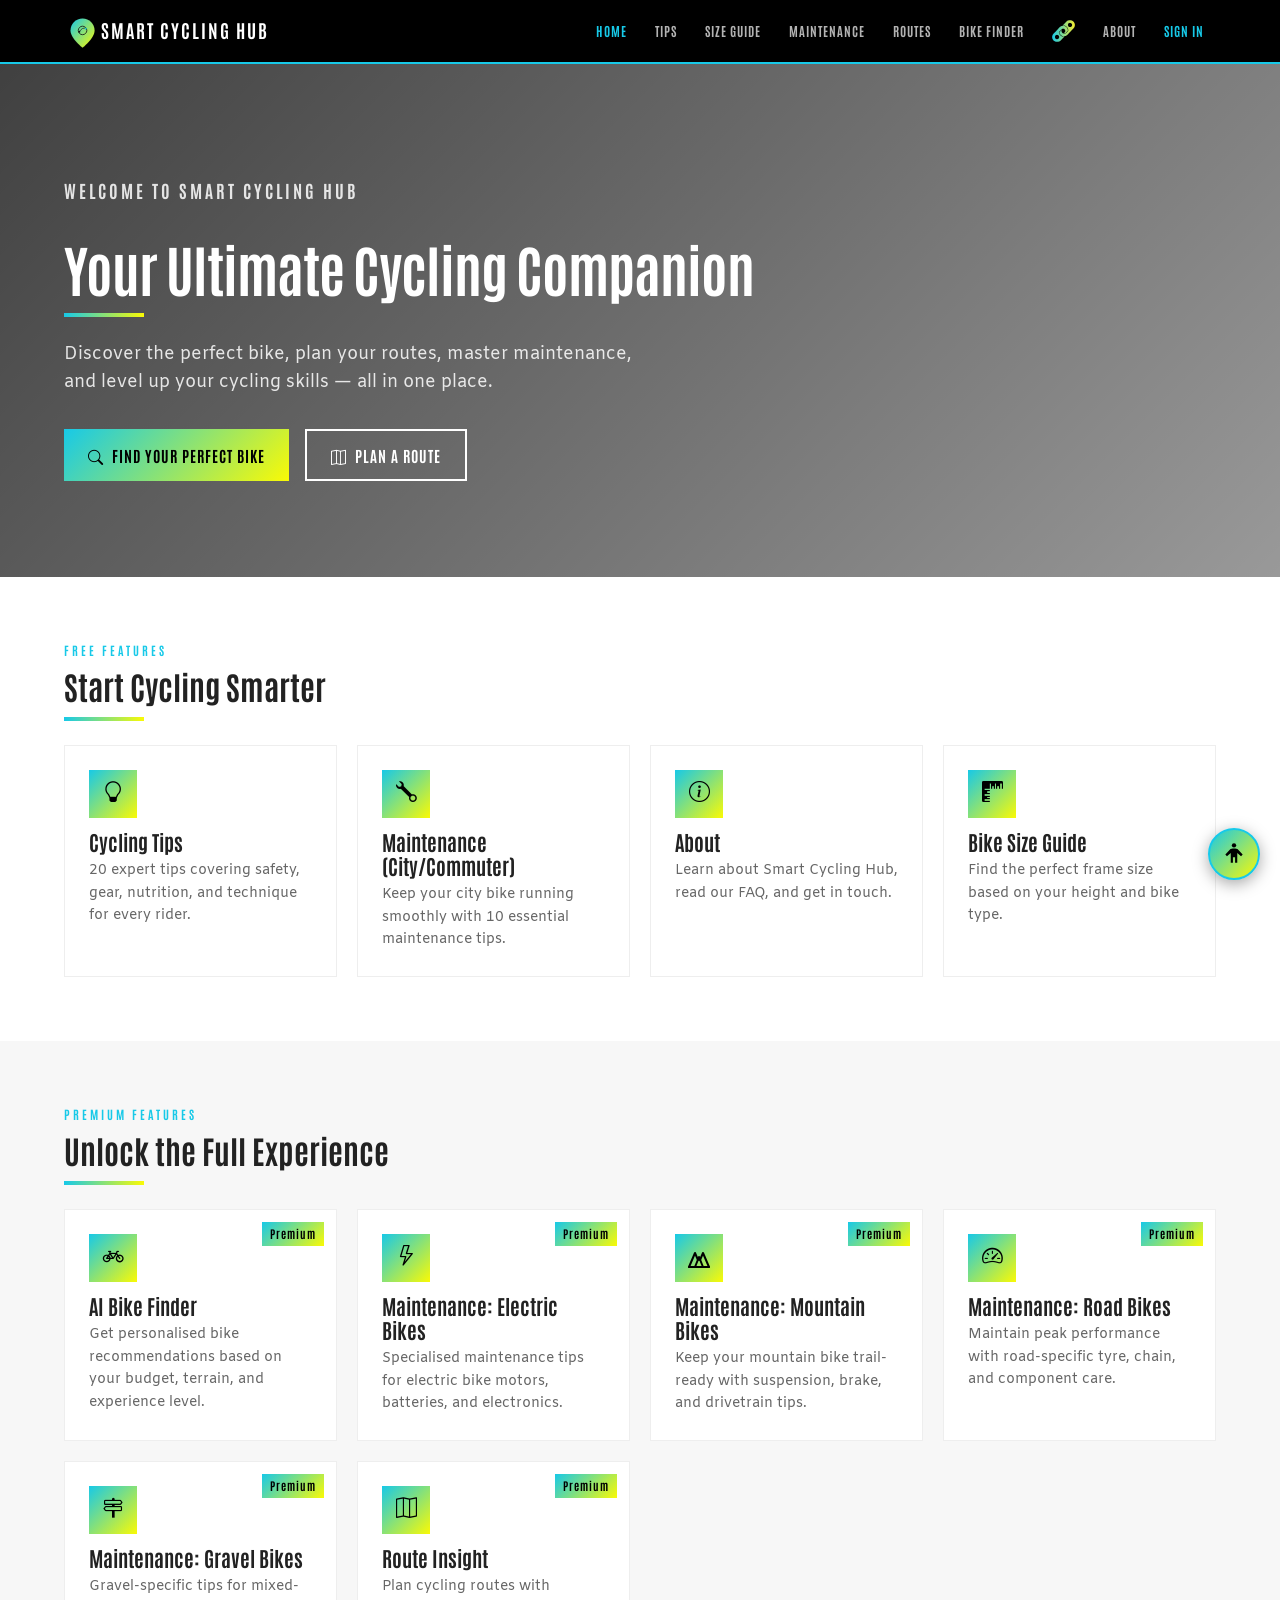
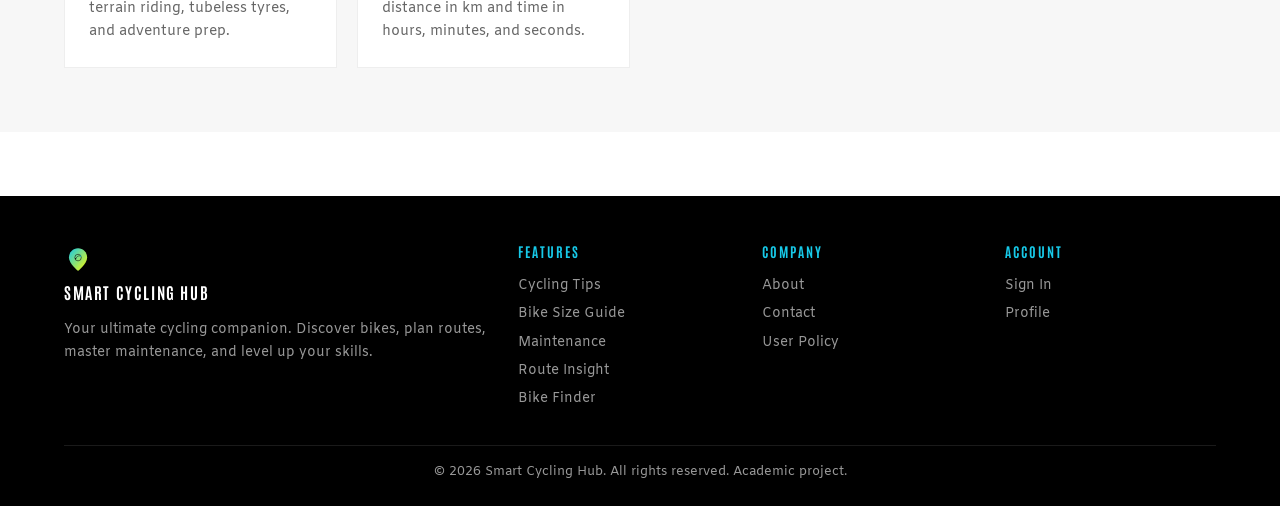
==== commit e3c06ab0: "Add files via upload" ====
--- a/index.html
+++ b/index.html
@@ -16,6 +16,7 @@
       href="https://cdn.jsdelivr.net/npm/bootstrap-icons@1.11.3/font/bootstrap-icons.min.css"
     />
     <link rel="stylesheet" href="style.css?v=9" />
+      <link rel="stylesheet" href="accessibility.css" />
   </head>
   <body>
     <a href="#main-content" class="skip-link">Skip to main content</a>
@@ -432,5 +433,6 @@
         }
       }
     </script>
+      <script src="accessibility.js"></script>
   </body>
 </html>
--- a/accessibility.css
+++ b/accessibility.css
@@ -0,0 +1,293 @@
+/* ==========================================================
+   Accessibility Widget — Smart Cycling Hub
+   Standalone additive component. Does NOT modify existing CSS.
+   ========================================================== */
+
+/* ---------- Floating Trigger Button ---------- */
+#a11y-trigger {
+  position: fixed;
+  bottom: 1.25rem;
+  right: 1.25rem;
+  z-index: 10000;
+  width: 52px;
+  height: 52px;
+  border-radius: 50%;
+  border: 2px solid #17C9E8;
+  background: linear-gradient(135deg, #17C9E8, #FAFA05);
+  color: #000;
+  cursor: pointer;
+  display: flex;
+  align-items: center;
+  justify-content: center;
+  box-shadow: 0 4px 16px rgba(0, 0, 0, 0.35);
+  transition: transform 0.2s, box-shadow 0.2s;
+}
+#a11y-trigger:hover,
+#a11y-trigger:focus-visible {
+  transform: translateY(-2px) scale(1.05);
+  box-shadow: 0 6px 24px rgba(23, 201, 232, 0.45);
+}
+#a11y-trigger svg {
+  width: 26px;
+  height: 26px;
+  fill: #000;
+}
+
+/* ---------- Panel Overlay ---------- */
+#a11y-overlay {
+  position: fixed;
+  inset: 0;
+  z-index: 10001;
+  background: rgba(0, 0, 0, 0.5);
+  opacity: 0;
+  visibility: hidden;
+  transition: opacity 0.25s, visibility 0.25s;
+}
+#a11y-overlay.a11y-open {
+  opacity: 1;
+  visibility: visible;
+}
+
+/* ---------- Panel ---------- */
+#a11y-panel {
+  position: fixed;
+  bottom: 5rem;
+  right: 1.25rem;
+  z-index: 10002;
+  width: 320px;
+  max-height: calc(100vh - 7rem);
+  background: #111;
+  border: 1px solid rgba(23, 201, 232, 0.3);
+  border-radius: 12px;
+  box-shadow: 0 12px 40px rgba(0, 0, 0, 0.6);
+  padding: 1.5rem;
+  overflow-y: auto;
+  transform: translateY(20px) scale(0.95);
+  opacity: 0;
+  visibility: hidden;
+  transition: transform 0.25s, opacity 0.25s, visibility 0.25s;
+}
+#a11y-panel.a11y-open {
+  transform: translateY(0) scale(1);
+  opacity: 1;
+  visibility: visible;
+}
+
+/* Scrollbar styling */
+#a11y-panel::-webkit-scrollbar { width: 6px; }
+#a11y-panel::-webkit-scrollbar-track { background: transparent; }
+#a11y-panel::-webkit-scrollbar-thumb { background: rgba(23, 201, 232, 0.3); border-radius: 3px; }
+
+/* ---------- Panel Header ---------- */
+.a11y-header {
+  display: flex;
+  align-items: center;
+  justify-content: space-between;
+  margin-bottom: 0.75rem;
+}
+.a11y-header h2 {
+  font-family: 'Antonio', sans-serif;
+  font-size: 1.25rem;
+  font-weight: 700;
+  letter-spacing: 1px;
+  color: #17C9E8;
+  margin: 0;
+}
+.a11y-close {
+  background: none;
+  border: none;
+  color: #aaa;
+  font-size: 1.5rem;
+  cursor: pointer;
+  line-height: 1;
+  padding: 0.25rem;
+  border-radius: 4px;
+  transition: color 0.15s;
+}
+.a11y-close:hover,
+.a11y-close:focus-visible {
+  color: #fff;
+}
+
+/* Divider */
+.a11y-divider {
+  height: 2px;
+  background: linear-gradient(90deg, #17C9E8, #FAFA05);
+  border: none;
+  margin-bottom: 1rem;
+}
+
+/* ---------- Option Buttons ---------- */
+.a11y-options {
+  display: flex;
+  flex-direction: column;
+  gap: 0.5rem;
+}
+.a11y-option {
+  display: flex;
+  align-items: center;
+  gap: 0.75rem;
+  width: 100%;
+  padding: 0.75rem 1rem;
+  background: rgba(255, 255, 255, 0.05);
+  border: 1px solid rgba(255, 255, 255, 0.1);
+  border-radius: 8px;
+  color: #eee;
+  font-family: 'Amiko', sans-serif;
+  font-size: 0.9rem;
+  cursor: pointer;
+  transition: background 0.15s, border-color 0.15s, transform 0.15s;
+  text-align: left;
+}
+.a11y-option:hover {
+  background: rgba(23, 201, 232, 0.1);
+  border-color: rgba(23, 201, 232, 0.3);
+  transform: translateX(2px);
+}
+.a11y-option:focus-visible {
+  outline: 2px solid #17C9E8;
+  outline-offset: 2px;
+}
+.a11y-option.a11y-active {
+  background: rgba(23, 201, 232, 0.15);
+  border-color: #17C9E8;
+  color: #fff;
+}
+
+/* Icon area */
+.a11y-icon {
+  display: flex;
+  align-items: center;
+  justify-content: center;
+  width: 36px;
+  height: 36px;
+  border-radius: 6px;
+  background: rgba(23, 201, 232, 0.1);
+  flex-shrink: 0;
+  font-size: 1rem;
+  font-weight: 700;
+  font-family: 'Antonio', sans-serif;
+  color: #17C9E8;
+}
+.a11y-active .a11y-icon {
+  background: rgba(23, 201, 232, 0.25);
+}
+
+/* ---------- Reset Button ---------- */
+.a11y-reset {
+  display: block;
+  width: 100%;
+  margin-top: 0.75rem;
+  padding: 0.65rem 1rem;
+  background: transparent;
+  border: 1px solid rgba(255, 255, 255, 0.15);
+  border-radius: 8px;
+  color: #aaa;
+  font-family: 'Antonio', sans-serif;
+  font-size: 0.85rem;
+  font-weight: 700;
+  letter-spacing: 1px;
+  text-transform: uppercase;
+  cursor: pointer;
+  transition: color 0.15s, border-color 0.15s, background 0.15s;
+}
+.a11y-reset:hover,
+.a11y-reset:focus-visible {
+  color: #fff;
+  border-color: rgba(250, 250, 5, 0.4);
+  background: rgba(250, 250, 5, 0.05);
+}
+
+/* ---------- Body-level accessibility classes ---------- */
+
+/* Dark Mode */
+body.a11y-dark-mode {
+  background: #0a0a0a !important;
+  color: #e0e0e0 !important;
+}
+body.a11y-dark-mode section,
+body.a11y-dark-mode .container,
+body.a11y-dark-mode .feature-card,
+body.a11y-dark-mode .tip-card,
+body.a11y-dark-mode .form-light,
+body.a11y-dark-mode .faq-answer {
+  background-color: #111 !important;
+  color: #e0e0e0 !important;
+}
+body.a11y-dark-mode footer {
+  background: #0a0a0a !important;
+}
+
+/* High Contrast */
+body.a11y-high-contrast {
+  filter: contrast(1.4) !important;
+}
+
+/* Highlight Links */
+body.a11y-highlight-links a {
+  outline: 2px solid #FAFA05 !important;
+  outline-offset: 2px;
+  background-color: rgba(250, 250, 5, 0.1) !important;
+}
+body.a11y-highlight-links a:focus-visible {
+  outline: 3px solid #FAFA05 !important;
+}
+
+/* Reduce Motion */
+body.a11y-reduce-motion,
+body.a11y-reduce-motion * {
+  animation-duration: 0.01ms !important;
+  animation-iteration-count: 1 !important;
+  transition-duration: 0.01ms !important;
+  scroll-behavior: auto !important;
+}
+
+/* Click Speed — larger click targets */
+body.a11y-click-speed a,
+body.a11y-click-speed button,
+body.a11y-click-speed input,
+body.a11y-click-speed select,
+body.a11y-click-speed textarea,
+body.a11y-click-speed [tabindex] {
+  min-height: 44px !important;
+  min-width: 44px !important;
+}
+body.a11y-click-speed .a11y-option,
+body.a11y-click-speed .a11y-reset,
+body.a11y-click-speed #a11y-trigger {
+  min-height: unset !important;
+  min-width: unset !important;
+}
+
+/* ---------- Mobile responsive ---------- */
+@media (max-width: 480px) {
+  #a11y-panel {
+    right: 0.75rem;
+    left: 0.75rem;
+    width: auto;
+    bottom: 4.5rem;
+    max-height: calc(100vh - 6rem);
+  }
+  #a11y-trigger {
+    bottom: 0.75rem;
+    right: 0.75rem;
+    width: 46px;
+    height: 46px;
+  }
+  #a11y-trigger svg {
+    width: 22px;
+    height: 22px;
+  }
+}
+
+/* ---------- Reduced motion for widget itself ---------- */
+@media (prefers-reduced-motion: reduce) {
+  #a11y-panel,
+  #a11y-overlay,
+  #a11y-trigger,
+  .a11y-option,
+  .a11y-reset,
+  .a11y-close {
+    transition-duration: 0.01ms !important;
+  }
+}
